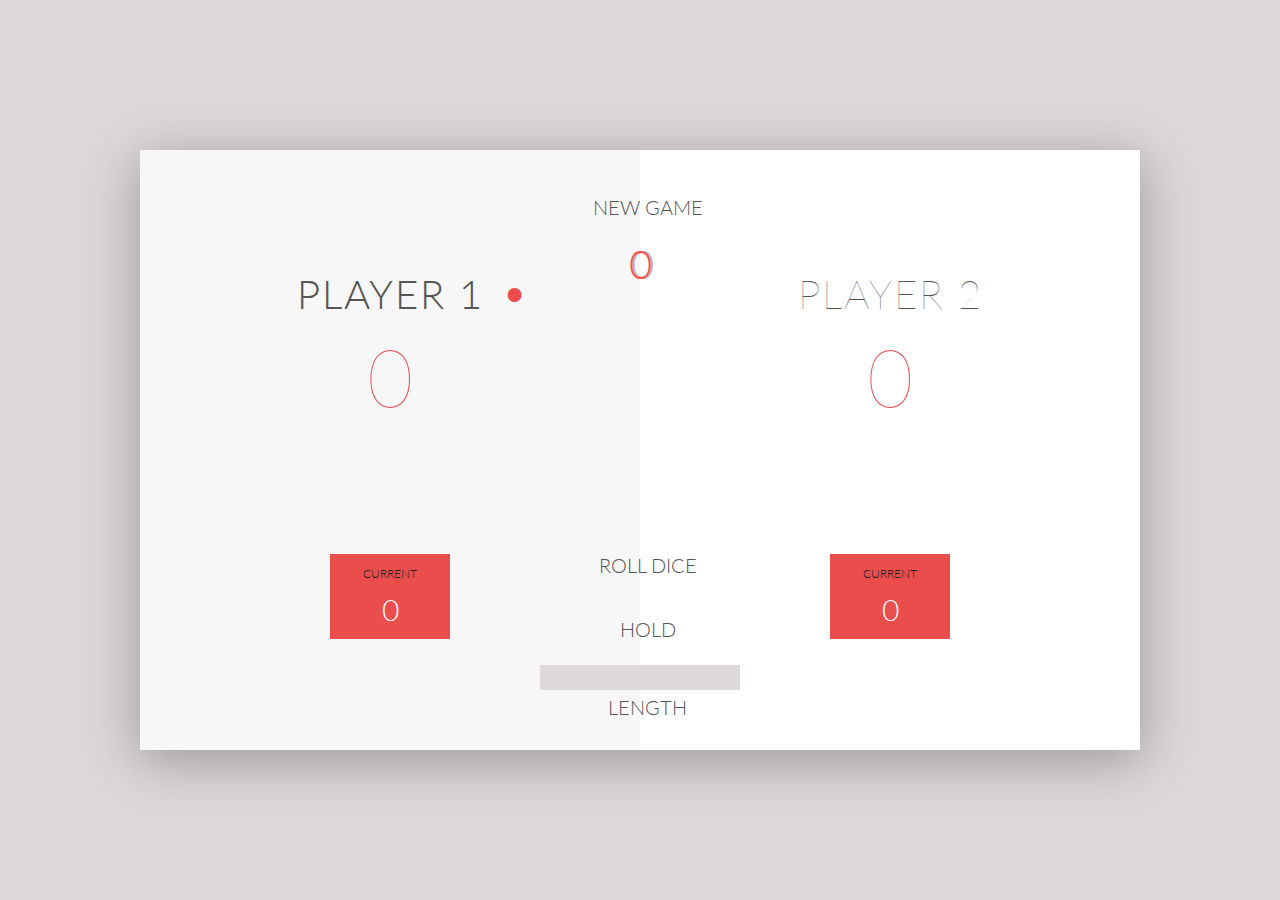
==== index.html @ 097de655 "Add files via upload" ====
<!DOCTYPE html>
<html lang="en">
    <head>
        <meta charset="UTF-8">
        <link href="https://fonts.googleapis.com/css?family=Lato:100,300,600" rel="stylesheet" type="text/css">
        <link href="http://code.ionicframework.com/ionicons/2.0.1/css/ionicons.min.css" rel="stylesheet" type="text/css">
        <link type="text/css" rel="stylesheet" href="style.css">
        
        <title>Pig Game</title>
    </head>

    <body>
        <div class="wrapper clearfix">
            <div class="player-0-panel active">
                <div class="player-name" id="name-0">Player 1</div>
                <div class="player-score" id="score-0">43</div>
                <div class="player-current-box">
                    <div class="player-current-label">Current</div>
                    <div class="player-current-score" id="current-0">11</div>
                </div>
            </div>
            
            <div class="player-1-panel">
                <div class="player-name" id="name-1">Player 2</div>
                <div class="player-score" id="score-1">72</div>
                <div class="player-current-box">
                    <div class="player-current-label">Current</div>
                    <div class="player-current-score" id="current-1">0</div>
                </div>
            </div>
            
            <button class="btn-new"><i class="ion-ios-plus-outline"></i>New game</button>
            <button class="btn-roll"><i class="ion-ios-loop"></i>Roll dice</button>
            <button class="btn-hold"><i class="ion-ios-download-outline"></i>Hold</button>
            
            <div class="dice-container">
                <img src="dice-5.png" alt="Dice" class="dice">
                <img src="dice-5.png" alt="Dice" class="dice-1">
            </div>

            <div class="scoreboard">
                <p id="score-board">0</p>
            </div>

            <div class="game-max">
            <input type="text" id="user-input">
            <button class="btn-input"><i class="length-input"></i>length</button>
            </div>
            
        </div>


        
        <script src="app.js"></script>
    </body>
</html>
---- style.css ----
/**********************************************
*** GENERAL
**********************************************/

* {
    margin: 0;
    padding: 0;
    box-sizing: border-box;
    
}

.clearfix::after {
    content: "";
    display: table;
    clear: both;
}

body {
    background: rgb(221, 215, 215);
    background-size: cover;
    background-position: center;
    font-family: Lato;
    font-weight: 300;
    position: relative;
    height: 100vh;
    color: #555;
}

.wrapper {
    width: 1000px;
    position: absolute;
    top: 50%;
    left: 50%;
    transform: translate(-50%, -50%);
    background-color: #fff;
    box-shadow: 0px 10px 50px rgba(0, 0, 0, 0.3);
    overflow: hidden;
}

.player-0-panel,
.player-1-panel {
    width: 50%;
    float: left;
    height: 600px;
    padding: 100px;
}



/**********************************************
*** PLAYERS
**********************************************/

.player-name {
    font-size: 40px;
    text-align: center;
    text-transform: uppercase;
    letter-spacing: 2px;
    font-weight: 100;
    margin-top: 20px;
    margin-bottom: 10px;
    position: relative;
}

.player-score {
    text-align: center;
    font-size: 80px;
    font-weight: 100;
    color: #EB4D4D;
    margin-bottom: 130px;
}

.active { background-color: #f7f7f7; }
.active .player-name { font-weight: 300; }

.active .player-name::after {
    content: "\2022";
    font-size: 47px;
    position: absolute;
    color: #EB4D4D;
    top: -7px;
    right: 10px;
    
}

.player-current-box {
    background-color: #EB4D4D;
    color: #fff;
    width: 40%;
    margin: 0 auto;
    padding: 12px;
    text-align: center;
}

.player-current-label {
    text-transform: uppercase;
    margin-bottom: 10px;
    font-size: 12px;
    color: #222;
}

.player-current-score {
    font-size: 30px;
}

button {
    position: absolute;
    width: 200px;
    left: 50%;
    transform: translateX(-50%);
    color: #555;
    background: none;
    border: none;
    font-family: Lato;
    font-size: 20px;
    text-transform: uppercase;
    cursor: pointer;
    font-weight: 300;
    transition: background-color 0.3s, color 0.3s;
}

button:hover { font-weight: 600; }
button:hover i { margin-right: 20px; }

button:focus {
    outline: none;
}

i {
    color: #EB4D4D;
    display: inline-block;
    margin-right: 15px;
    font-size: 32px;
    line-height: 1;
    vertical-align: text-top;
    margin-top: -4px;
    transition: margin 0.3s;
}

.btn-new { top: 45px;}
.btn-roll { top: 403px;}
.btn-hold { top: 467px;}



.winner { background-color: #f7f7f7; }
.winner .player-name { font-weight: 300; color: #EB4D4D; }

.game-max {
    position: absolute;
    width: 200px;
    left: 50%;
    transform: translateX(-50%);
    border: none;
    font-size: 20px;
    
    top: 515px;
}
.input-text {
    text-align: center;
    padding-bottom: 10px;
    
}
#user-input {
    width: 200px;
    height: 25px;
    border: none;
    background: rgb(223, 218, 218);
    text-align: center;
    font-family: Lato;
    text-transform: uppercase;
    font-size: 20px;
    font-weight: 300;
}
.btn-input {
    margin-top: 30px;
}

.dice-container {
    position: absolute;
    left: 50%;
    top: 150px;
    transform: translateX(-50%);
    height: 100px;
    box-shadow: 0px 10px 60px rgba(0, 0, 0, 0.10);
}

.dice {
    position: relative;
    left: 50%;
    transform: translateX(-50%);
    height: 100px;
    box-shadow: 0px 10px 60px rgba(0, 0, 0, 0.10);
    margin: 3px;
}

.dice-1 {
    position: relative;
    left: 50%;
    transform: translateX(-50%);
    height: 100px;
    box-shadow: 0px 10px 60px rgba(0, 0, 0, 0.10);
    margin: 3px;
}

.scoreboard {
    position: absolute;
    width: 200px;
    left: 50%;
    transform: translateX(-50%);
    text-align: center;
    color: #555;
    background: none;
    border: none;
    font-family: Lato;
    color: rgb(243, 85, 85);
    font-size: 40px;
    text-transform: uppercase;
    font-weight: 300;
    top: 90px;
    text-shadow: 2px 0.4px rgb(177, 177, 177);
}
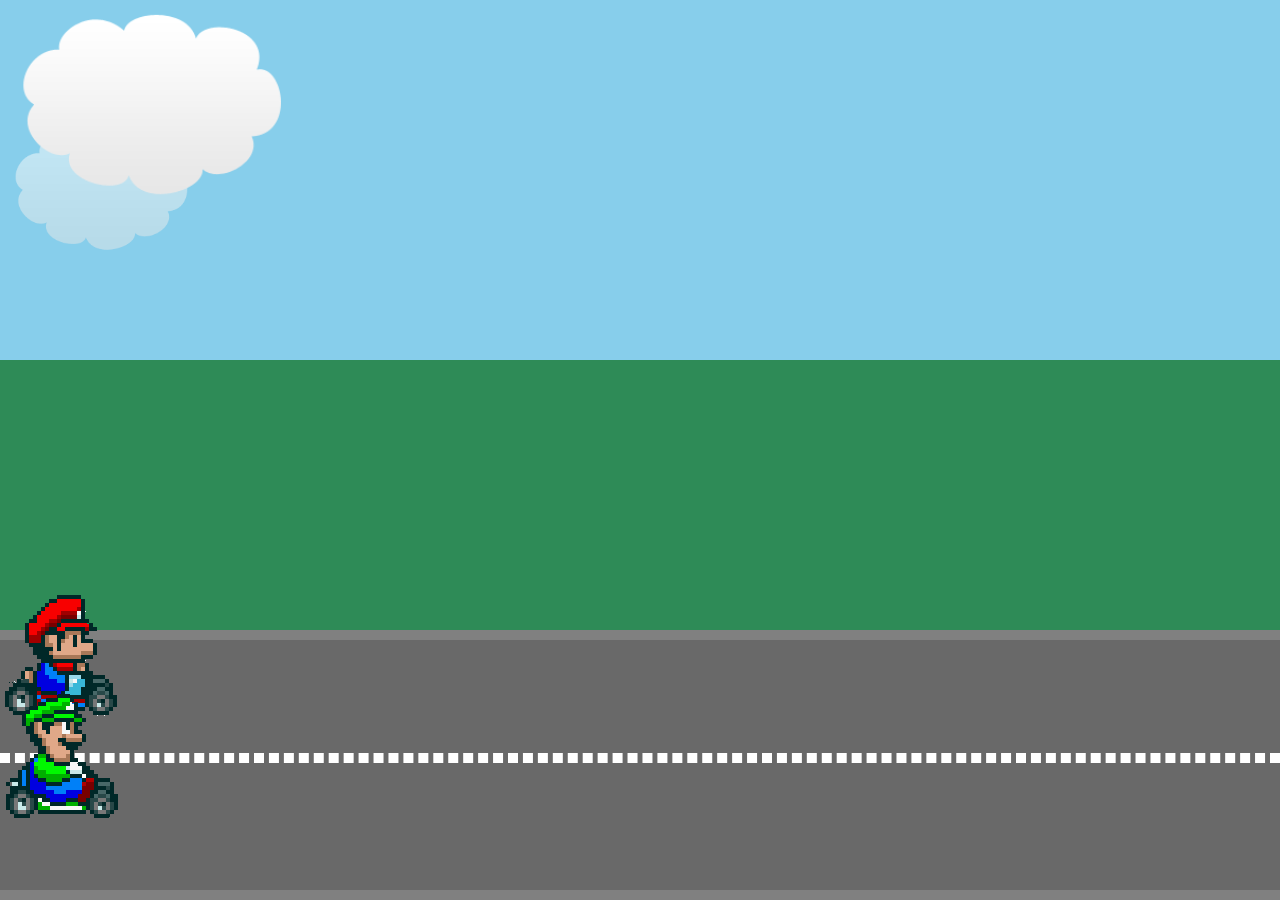
==== commit 52295131: "Add files via upload" ====
--- a/index.html
+++ b/index.html
@@ -1,56 +1,19 @@
 <!DOCTYPE html>
-<html lang="en">
-    <head>
-        <meta charset="UTF-8">
-        <link href="https://fonts.googleapis.com/css?family=Lato:100,300,600" rel="stylesheet" type="text/css">
-        <link href="http://code.ionicframework.com/ionicons/2.0.1/css/ionicons.min.css" rel="stylesheet" type="text/css">
-        <link type="text/css" rel="stylesheet" href="style.css">
-        
-        <title>Pig Game</title>
-    </head>
-
-    <body>
-        <div class="wrapper clearfix">
-            <div class="player-0-panel active">
-                <div class="player-name" id="name-0">Player 1</div>
-                <div class="player-score" id="score-0">43</div>
-                <div class="player-current-box">
-                    <div class="player-current-label">Current</div>
-                    <div class="player-current-score" id="current-0">11</div>
-                </div>
-            </div>
-            
-            <div class="player-1-panel">
-                <div class="player-name" id="name-1">Player 2</div>
-                <div class="player-score" id="score-1">72</div>
-                <div class="player-current-box">
-                    <div class="player-current-label">Current</div>
-                    <div class="player-current-score" id="current-1">0</div>
-                </div>
-            </div>
-            
-            <button class="btn-new"><i class="ion-ios-plus-outline"></i>New game</button>
-            <button class="btn-roll"><i class="ion-ios-loop"></i>Roll dice</button>
-            <button class="btn-hold"><i class="ion-ios-download-outline"></i>Hold</button>
-            
-            <div class="dice-container">
-                <img src="dice-5.png" alt="Dice" class="dice">
-                <img src="dice-5.png" alt="Dice" class="dice-1">
-            </div>
-
-            <div class="scoreboard">
-                <p id="score-board">0</p>
-            </div>
-
-            <div class="game-max">
-            <input type="text" id="user-input">
-            <button class="btn-input"><i class="length-input"></i>length</button>
-            </div>
-            
-        </div>
-
-
-        
-        <script src="app.js"></script>
-    </body>
-</html>+<head>
+  <title>Mario Kart Animations</title>
+  <link href="style.css" rel="stylesheet" type="text/css">
+</head>
+<body>
+  <div class="sky">
+    <img class="cloud" src="img/cloud.png">
+    <img class="cloud" src="img/cloud.png">
+  </div>
+  <div class="grass"></div>
+  <div class="road">
+    <div class="lines"></div>
+    <div class="mario-container">
+    <img class="mario" src="img/mario.png">
+    <img class="luigi" src="img/luigi.png">
+    </div>
+  </div>
+</body>--- a/style.css
+++ b/style.css
@@ -1,222 +1,109 @@
-/**********************************************
-*** GENERAL
-**********************************************/
+/*// BASE STYLES //*/
 
-* {
-    margin: 0;
-    padding: 0;
-    box-sizing: border-box;
-    
+html, body{
+  height: 100%;
+  width:100%;
+  overflow: hidden;
+  margin: 0;
 }
 
-.clearfix::after {
-    content: "";
-    display: table;
-    clear: both;
+.grass, .sky, .road{
+  position: relative;
 }
 
-body {
-    background: rgb(221, 215, 215);
-    background-size: cover;
-    background-position: center;
-    font-family: Lato;
-    font-weight: 300;
-    position: relative;
-    height: 100vh;
-    color: #555;
+.sky{
+  height: 40%;
+  background: skyblue;
 }
 
-.wrapper {
-    width: 1000px;
-    position: absolute;
-    top: 50%;
-    left: 50%;
-    transform: translate(-50%, -50%);
-    background-color: #fff;
-    box-shadow: 0px 10px 50px rgba(0, 0, 0, 0.3);
-    overflow: hidden;
+.grass{
+  height: 30%;
+  background: seagreen;
 }
 
-.player-0-panel,
-.player-1-panel {
-    width: 50%;
-    float: left;
-    height: 600px;
-    padding: 100px;
+.road{
+  height: 30%;
+  background: dimgrey;
+  box-sizing: border-box;
+  border-top: 10px solid grey;
+  border-bottom: 10px solid grey;
+  width: 100%;
+}
+
+.lines{
+  box-sizing: border-box;
+  border: 5px dashed #fff;
+  height: 0px;
+  width: 100%;
+  position: absolute;
+  top: 45%;
+}
+
+/*// ELEMENTS TO ANIMATE //*/
+
+.mario {
+  position: absolute;
+  top: -50px;
+  left: 0px;
+  animation:  drive 2.5s both infinite linear,
+              jump 6s 3.5s linear infinite;/* look into cubic-besier for making non linear animations*/
+}
+.luigi {
+  position: absolute;
+  top: 50px;
+  left: 0px;
+  animation-name: drive;
+  animation-duration: 3s;
+  animation-fill-mode: both;
+  animation-iteration-count: infinite;
+  animation-direction: normal;
+  animation-timing-function: linear;
+}
+.cloud {
+  position: absolute;
+}
+.cloud:nth-child(1) {
+  width: 200px;
+  top: 120px;
+  left: 0;
+  opacity: 0.5;
+  animation: wind 80s linear reverse infinite both;
+}
+.cloud:nth-child(2) {
+  width: 300px;
+  top: 0;
+  left: 0;
+  animation: wind 50s linear reverse infinite both;
+}
+/*// KEYFRAMES //*/
+
+@keyframes drive {
+  from{ transform: translateX(-20vw);}
+  to{ transform: translateX(130vw);}
+}
+
+@keyframes wind {
+  form{left: -10vh;}
+  to{left: 100vh;}
+}
+
+@keyframes jump {
+  0% {
+    top: -40px;
+  }
+  22%{
+    top: -40px;
+  }
+  25% {
+    top: -100px;
+  }
+  28% {
+    top: -40px;
+  }
+  100% {
+    top: -40px;
+  }
 }
 
 
 
-/**********************************************
-*** PLAYERS
-**********************************************/
-
-.player-name {
-    font-size: 40px;
-    text-align: center;
-    text-transform: uppercase;
-    letter-spacing: 2px;
-    font-weight: 100;
-    margin-top: 20px;
-    margin-bottom: 10px;
-    position: relative;
-}
-
-.player-score {
-    text-align: center;
-    font-size: 80px;
-    font-weight: 100;
-    color: #EB4D4D;
-    margin-bottom: 130px;
-}
-
-.active { background-color: #f7f7f7; }
-.active .player-name { font-weight: 300; }
-
-.active .player-name::after {
-    content: "\2022";
-    font-size: 47px;
-    position: absolute;
-    color: #EB4D4D;
-    top: -7px;
-    right: 10px;
-    
-}
-
-.player-current-box {
-    background-color: #EB4D4D;
-    color: #fff;
-    width: 40%;
-    margin: 0 auto;
-    padding: 12px;
-    text-align: center;
-}
-
-.player-current-label {
-    text-transform: uppercase;
-    margin-bottom: 10px;
-    font-size: 12px;
-    color: #222;
-}
-
-.player-current-score {
-    font-size: 30px;
-}
-
-button {
-    position: absolute;
-    width: 200px;
-    left: 50%;
-    transform: translateX(-50%);
-    color: #555;
-    background: none;
-    border: none;
-    font-family: Lato;
-    font-size: 20px;
-    text-transform: uppercase;
-    cursor: pointer;
-    font-weight: 300;
-    transition: background-color 0.3s, color 0.3s;
-}
-
-button:hover { font-weight: 600; }
-button:hover i { margin-right: 20px; }
-
-button:focus {
-    outline: none;
-}
-
-i {
-    color: #EB4D4D;
-    display: inline-block;
-    margin-right: 15px;
-    font-size: 32px;
-    line-height: 1;
-    vertical-align: text-top;
-    margin-top: -4px;
-    transition: margin 0.3s;
-}
-
-.btn-new { top: 45px;}
-.btn-roll { top: 403px;}
-.btn-hold { top: 467px;}
-
-
-
-.winner { background-color: #f7f7f7; }
-.winner .player-name { font-weight: 300; color: #EB4D4D; }
-
-.game-max {
-    position: absolute;
-    width: 200px;
-    left: 50%;
-    transform: translateX(-50%);
-    border: none;
-    font-size: 20px;
-    
-    top: 515px;
-}
-.input-text {
-    text-align: center;
-    padding-bottom: 10px;
-    
-}
-#user-input {
-    width: 200px;
-    height: 25px;
-    border: none;
-    background: rgb(223, 218, 218);
-    text-align: center;
-    font-family: Lato;
-    text-transform: uppercase;
-    font-size: 20px;
-    font-weight: 300;
-}
-.btn-input {
-    margin-top: 30px;
-}
-
-.dice-container {
-    position: absolute;
-    left: 50%;
-    top: 150px;
-    transform: translateX(-50%);
-    height: 100px;
-    box-shadow: 0px 10px 60px rgba(0, 0, 0, 0.10);
-}
-
-.dice {
-    position: relative;
-    left: 50%;
-    transform: translateX(-50%);
-    height: 100px;
-    box-shadow: 0px 10px 60px rgba(0, 0, 0, 0.10);
-    margin: 3px;
-}
-
-.dice-1 {
-    position: relative;
-    left: 50%;
-    transform: translateX(-50%);
-    height: 100px;
-    box-shadow: 0px 10px 60px rgba(0, 0, 0, 0.10);
-    margin: 3px;
-}
-
-.scoreboard {
-    position: absolute;
-    width: 200px;
-    left: 50%;
-    transform: translateX(-50%);
-    text-align: center;
-    color: #555;
-    background: none;
-    border: none;
-    font-family: Lato;
-    color: rgb(243, 85, 85);
-    font-size: 40px;
-    text-transform: uppercase;
-    font-weight: 300;
-    top: 90px;
-    text-shadow: 2px 0.4px rgb(177, 177, 177);
-}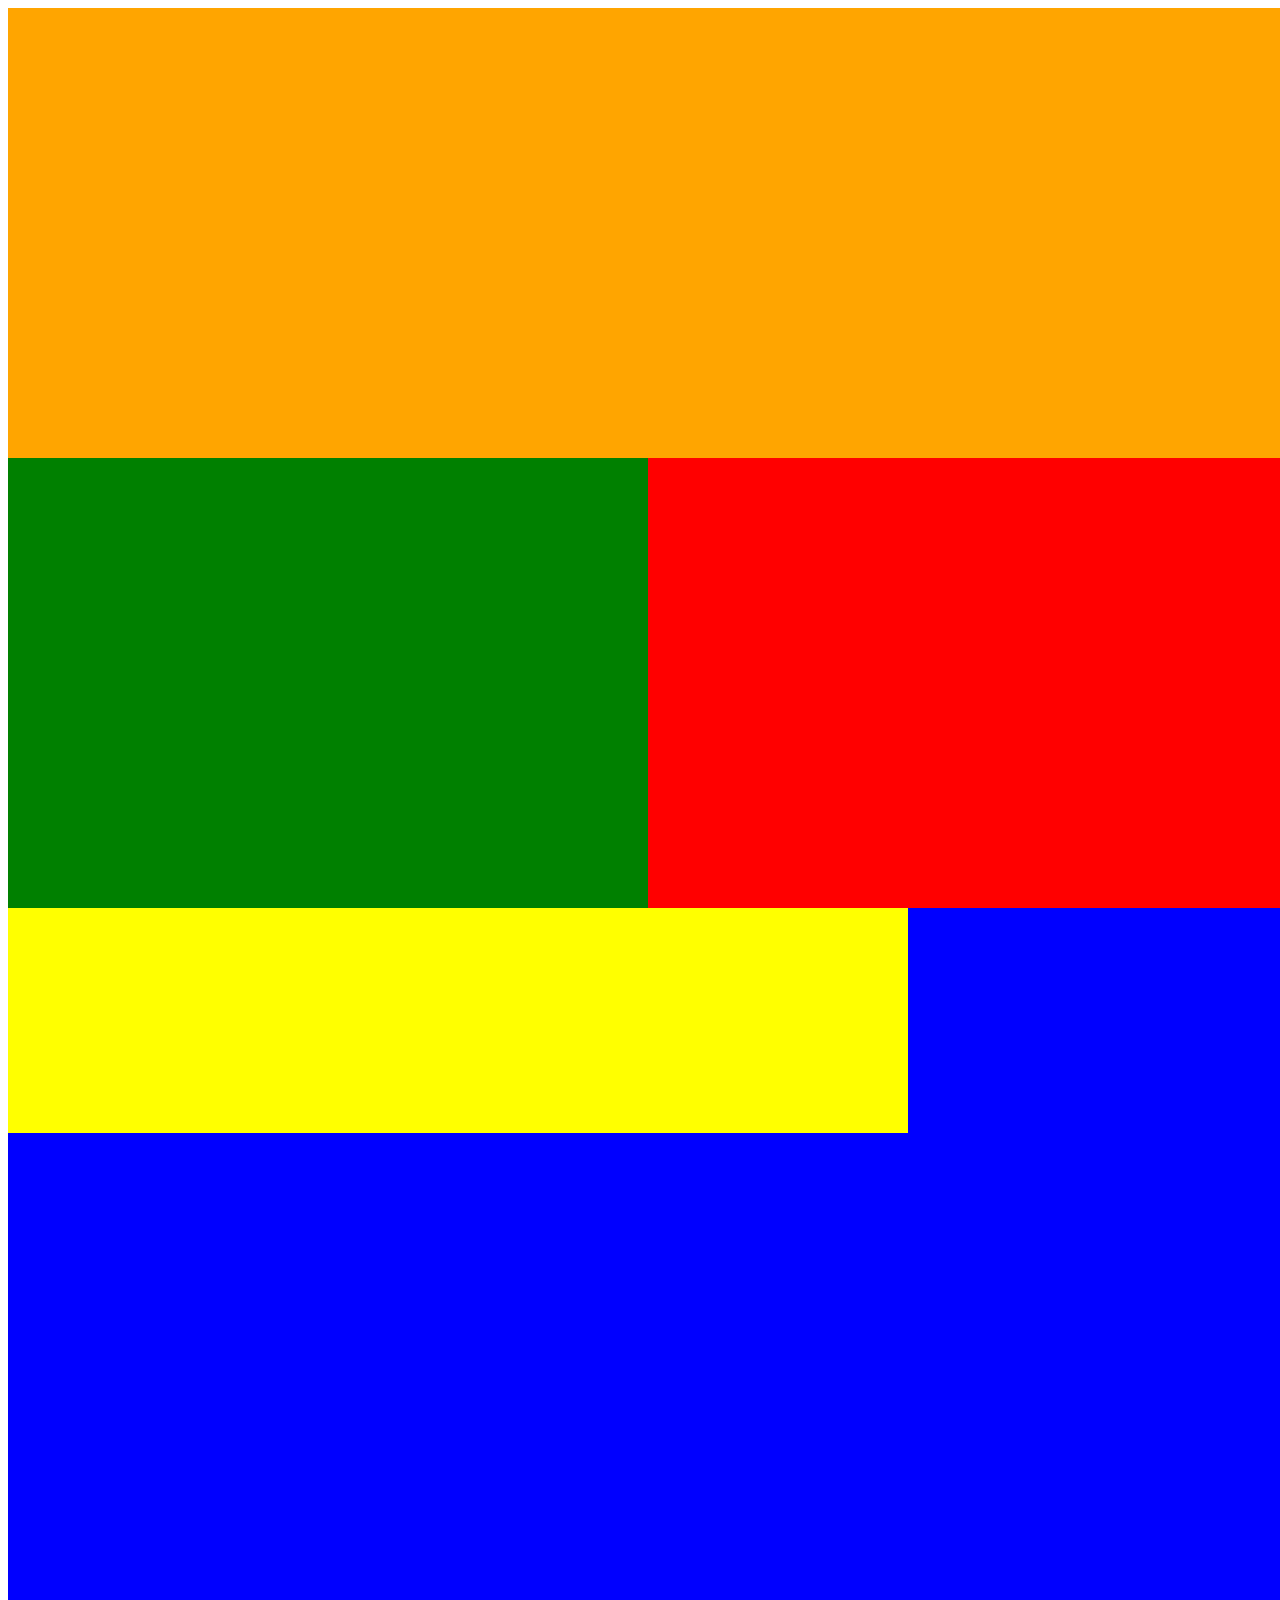
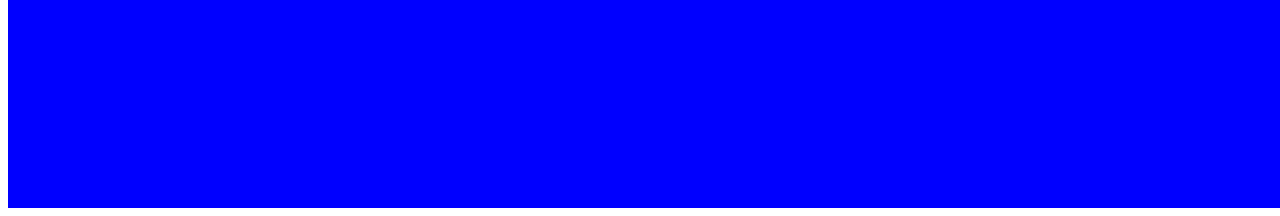
==== commit 72300794: "Add files via upload" ====
--- a/index.html
+++ b/index.html
@@ -1,19 +1,27 @@
-<!DOCTYPE html>
-<head>
-  <title>Mario Kart Animations</title>
-  <link href="style.css" rel="stylesheet" type="text/css">
-</head>
-<body>
-  <div class="sky">
-    <img class="cloud" src="img/cloud.png">
-    <img class="cloud" src="img/cloud.png">
-  </div>
-  <div class="grass"></div>
-  <div class="road">
-    <div class="lines"></div>
-    <div class="mario-container">
-    <img class="mario" src="img/mario.png">
-    <img class="luigi" src="img/luigi.png">
-    </div>
-  </div>
-</body>+<!DOCTYPE html>
+<html lang="en">
+<head>
+    <meta charset="UTF-8">
+    <meta name="viewport" content="width=device-width, initial-scale=1.0">
+    <link rel="stylesheet" href="style.css">
+    <title>Document</title>
+</head>
+<body>
+    
+
+    <div class="container">
+            <div class="box-1"></div>
+            <div class="box-2"></div>
+            <div class="box-3"></div>
+
+            <div class="box-4"></div>
+            <div class="box-5"></div>
+            <div class="box-6"></div>
+    </div>
+
+
+    
+    <script src="https://ajax.googleapis.com/ajax/libs/jquery/3.4.1/jquery.min.js"></script>
+    <script src="script.js"></script>
+</body>
+</html>--- a/style.css
+++ b/style.css
@@ -1,109 +1,145 @@
-/*// BASE STYLES //*/
-
-html, body{
-  height: 100%;
-  width:100%;
-  overflow: hidden;
+.body {
   margin: 0;
+  padding: 0;
 }
 
-.grass, .sky, .road{
+.container {
+  overflow: hidden;
   position: relative;
+  height: 200vh;
+  width: 100vw;
+  background: blue;
 }
 
-.sky{
-  height: 40%;
-  background: skyblue;
+.box-1 {
+  position: absolute;
+  height: 50vh;
+  width: 50vw;
+  top: 50vh;
+  left: 50vw;
+  background: red;
 }
 
-.grass{
-  height: 30%;
-  background: seagreen;
+.box-2 {
+  position: absolute;
+  height: 50vh;
+  width: 50vw;
+  top: 50vh;
+  right: 50vw;
+  background: green;
 }
 
-.road{
-  height: 30%;
-  background: dimgrey;
-  box-sizing: border-box;
-  border-top: 10px solid grey;
-  border-bottom: 10px solid grey;
-  width: 100%;
+.box-3 {
+  position: absolute;
+  height: 50vh;
+  width: 100vw;
+  top: 0;
+  background: orange;
 }
 
-.lines{
-  box-sizing: border-box;
-  border: 5px dashed #fff;
-  height: 0px;
-  width: 100%;
+.box-4-active {
   position: absolute;
-  top: 45%;
+  height: 25vh;
+  width: 100vh;
+  background: yellow;
+  top: 125vh;
+  -webkit-animation: box-4-animation 2s 2s both;
+          animation: box-4-animation 2s 2s both;
 }
 
-/*// ELEMENTS TO ANIMATE //*/
-
-.mario {
+.box-5-active {
   position: absolute;
-  top: -50px;
-  left: 0px;
-  animation:  drive 2.5s both infinite linear,
-              jump 6s 3.5s linear infinite;/* look into cubic-besier for making non linear animations*/
-}
-.luigi {
-  position: absolute;
-  top: 50px;
-  left: 0px;
-  animation-name: drive;
-  animation-duration: 3s;
-  animation-fill-mode: both;
-  animation-iteration-count: infinite;
-  animation-direction: normal;
-  animation-timing-function: linear;
-}
-.cloud {
-  position: absolute;
-}
-.cloud:nth-child(1) {
-  width: 200px;
-  top: 120px;
-  left: 0;
-  opacity: 0.5;
-  animation: wind 80s linear reverse infinite both;
-}
-.cloud:nth-child(2) {
-  width: 300px;
-  top: 0;
-  left: 0;
-  animation: wind 50s linear reverse infinite both;
-}
-/*// KEYFRAMES //*/
-
-@keyframes drive {
-  from{ transform: translateX(-20vw);}
-  to{ transform: translateX(130vw);}
+  height: 25vh;
+  width: 100vh;
+  background: yellow;
+  top: 100vh;
+  -webkit-animation: box-5-animation 2s 1s both;
+          animation: box-5-animation 2s 1s both;
 }
 
-@keyframes wind {
-  form{left: -10vh;}
-  to{left: 100vh;}
+.box-5 {
+  position: absolute;
+  height: 25vh;
+  width: 100vh;
+  background: yellow;
+  top: 100vh;
+  -webkit-animation: box-5 2s both;
+          animation: box-5 2s both;
 }
 
-@keyframes jump {
+.box-6-active {
+  position: absolute;
+  height: 25vh;
+  width: 100vh;
+  background: yellow;
+  top: 150vh;
+  -webkit-animation: box-5-animation 2s 3s both;
+          animation: box-5-animation 2s 3s both;
+}
+
+@-webkit-keyframes box-4-animation {
   0% {
-    top: -40px;
+    right: 190vw;
   }
-  22%{
-    top: -40px;
-  }
-  25% {
-    top: -100px;
-  }
-  28% {
-    top: -40px;
+  70% {
+    right: 50vw;
   }
   100% {
-    top: -40px;
+    right: 60vw;
   }
 }
 
+@keyframes box-4-animation {
+  0% {
+    right: 190vw;
+  }
+  70% {
+    right: 50vw;
+  }
+  100% {
+    right: 60vw;
+  }
+}
 
+@-webkit-keyframes box-5-animation {
+  0% {
+    left: 190vw;
+  }
+  70% {
+    left: 50vw;
+  }
+  100% {
+    left: 60vw;
+  }
+}
 
+@keyframes box-5-animation {
+  0% {
+    left: 190vw;
+  }
+  70% {
+    left: 50vw;
+  }
+  100% {
+    left: 60vw;
+  }
+}
+
+@-webkit-keyframes box-5 {
+  0% {
+    left: 60vw;
+  }
+  100% {
+    left: 130vw;
+  }
+}
+
+@keyframes box-5 {
+  0% {
+    left: 60vw;
+  }
+  100% {
+    left: 130vw;
+  }
+}
+/*# sourceMappingURL=style.css.map */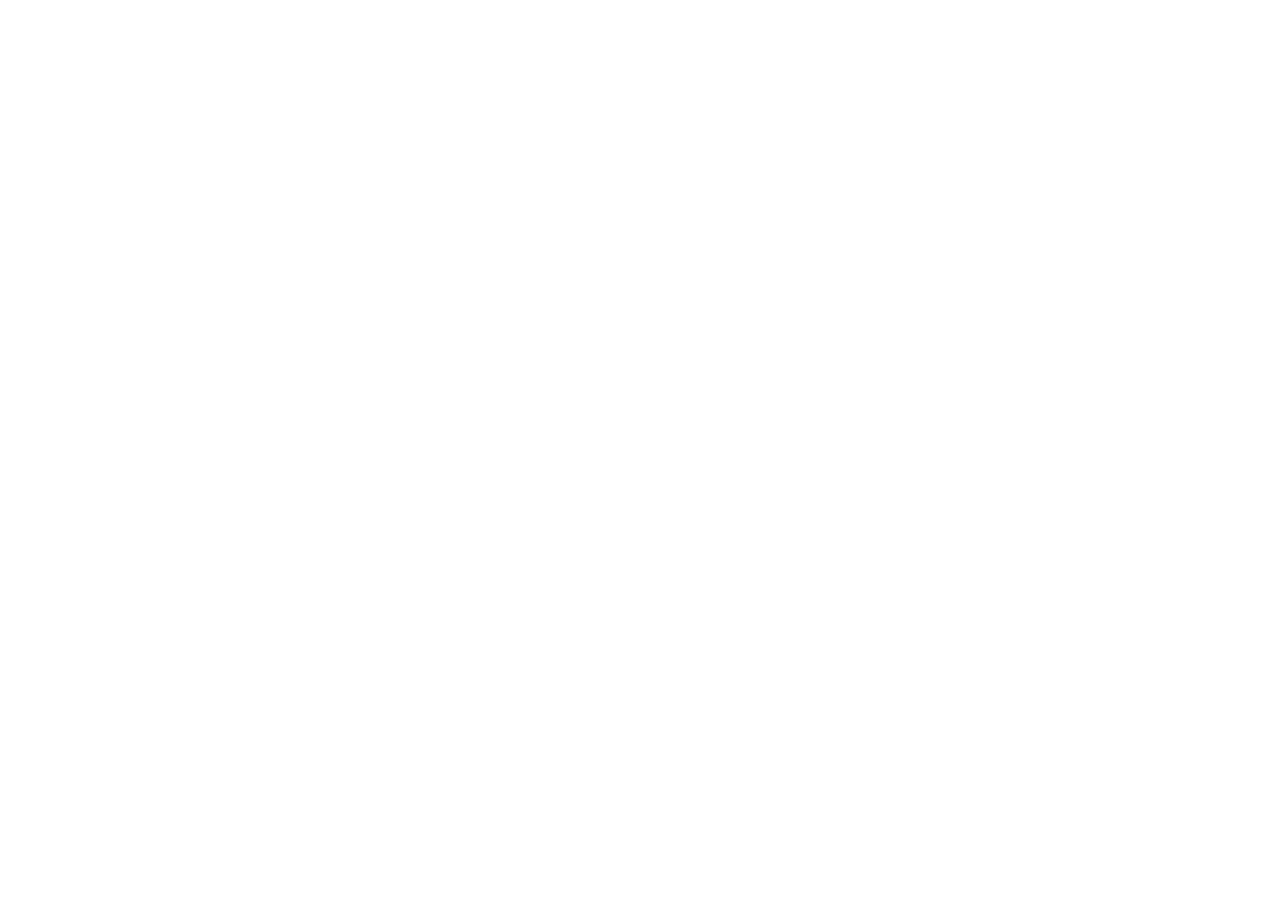
==== commit ff37b228: "Add files via upload" ====
--- a/index.html
+++ b/index.html
@@ -8,20 +8,7 @@
 </head>
 <body>
     
-
-    <div class="container">
-            <div class="box-1"></div>
-            <div class="box-2"></div>
-            <div class="box-3"></div>
-
-            <div class="box-4"></div>
-            <div class="box-5"></div>
-            <div class="box-6"></div>
-    </div>
-
-
-    
-    <script src="https://ajax.googleapis.com/ajax/libs/jquery/3.4.1/jquery.min.js"></script>
+    <script src="https://cdn.jsdelivr.net/npm/p5@1.0.0/lib/p5.js"></script>
     <script src="script.js"></script>
 </body>
 </html>--- a/style.css
+++ b/style.css
@@ -1,145 +1,5 @@
-.body {
-  margin: 0;
-  padding: 0;
-}
-
-.container {
-  overflow: hidden;
-  position: relative;
-  height: 200vh;
-  width: 100vw;
-  background: blue;
-}
-
-.box-1 {
-  position: absolute;
-  height: 50vh;
-  width: 50vw;
-  top: 50vh;
-  left: 50vw;
-  background: red;
-}
-
-.box-2 {
-  position: absolute;
-  height: 50vh;
-  width: 50vw;
-  top: 50vh;
-  right: 50vw;
-  background: green;
-}
-
-.box-3 {
-  position: absolute;
-  height: 50vh;
-  width: 100vw;
-  top: 0;
-  background: orange;
-}
-
-.box-4-active {
-  position: absolute;
-  height: 25vh;
-  width: 100vh;
-  background: yellow;
-  top: 125vh;
-  -webkit-animation: box-4-animation 2s 2s both;
-          animation: box-4-animation 2s 2s both;
-}
-
-.box-5-active {
-  position: absolute;
-  height: 25vh;
-  width: 100vh;
-  background: yellow;
-  top: 100vh;
-  -webkit-animation: box-5-animation 2s 1s both;
-          animation: box-5-animation 2s 1s both;
-}
-
-.box-5 {
-  position: absolute;
-  height: 25vh;
-  width: 100vh;
-  background: yellow;
-  top: 100vh;
-  -webkit-animation: box-5 2s both;
-          animation: box-5 2s both;
-}
-
-.box-6-active {
-  position: absolute;
-  height: 25vh;
-  width: 100vh;
-  background: yellow;
-  top: 150vh;
-  -webkit-animation: box-5-animation 2s 3s both;
-          animation: box-5-animation 2s 3s both;
-}
-
-@-webkit-keyframes box-4-animation {
-  0% {
-    right: 190vw;
-  }
-  70% {
-    right: 50vw;
-  }
-  100% {
-    right: 60vw;
-  }
-}
-
-@keyframes box-4-animation {
-  0% {
-    right: 190vw;
-  }
-  70% {
-    right: 50vw;
-  }
-  100% {
-    right: 60vw;
-  }
-}
-
-@-webkit-keyframes box-5-animation {
-  0% {
-    left: 190vw;
-  }
-  70% {
-    left: 50vw;
-  }
-  100% {
-    left: 60vw;
-  }
-}
-
-@keyframes box-5-animation {
-  0% {
-    left: 190vw;
-  }
-  70% {
-    left: 50vw;
-  }
-  100% {
-    left: 60vw;
-  }
-}
-
-@-webkit-keyframes box-5 {
-  0% {
-    left: 60vw;
-  }
-  100% {
-    left: 130vw;
-  }
-}
-
-@keyframes box-5 {
-  0% {
-    left: 60vw;
-  }
-  100% {
-    left: 130vw;
-  }
-}
-/*# sourceMappingURL=style.css.map */+body {
+    margin: 0;
+    padding: 0;
+    overflow: hidden;
+}